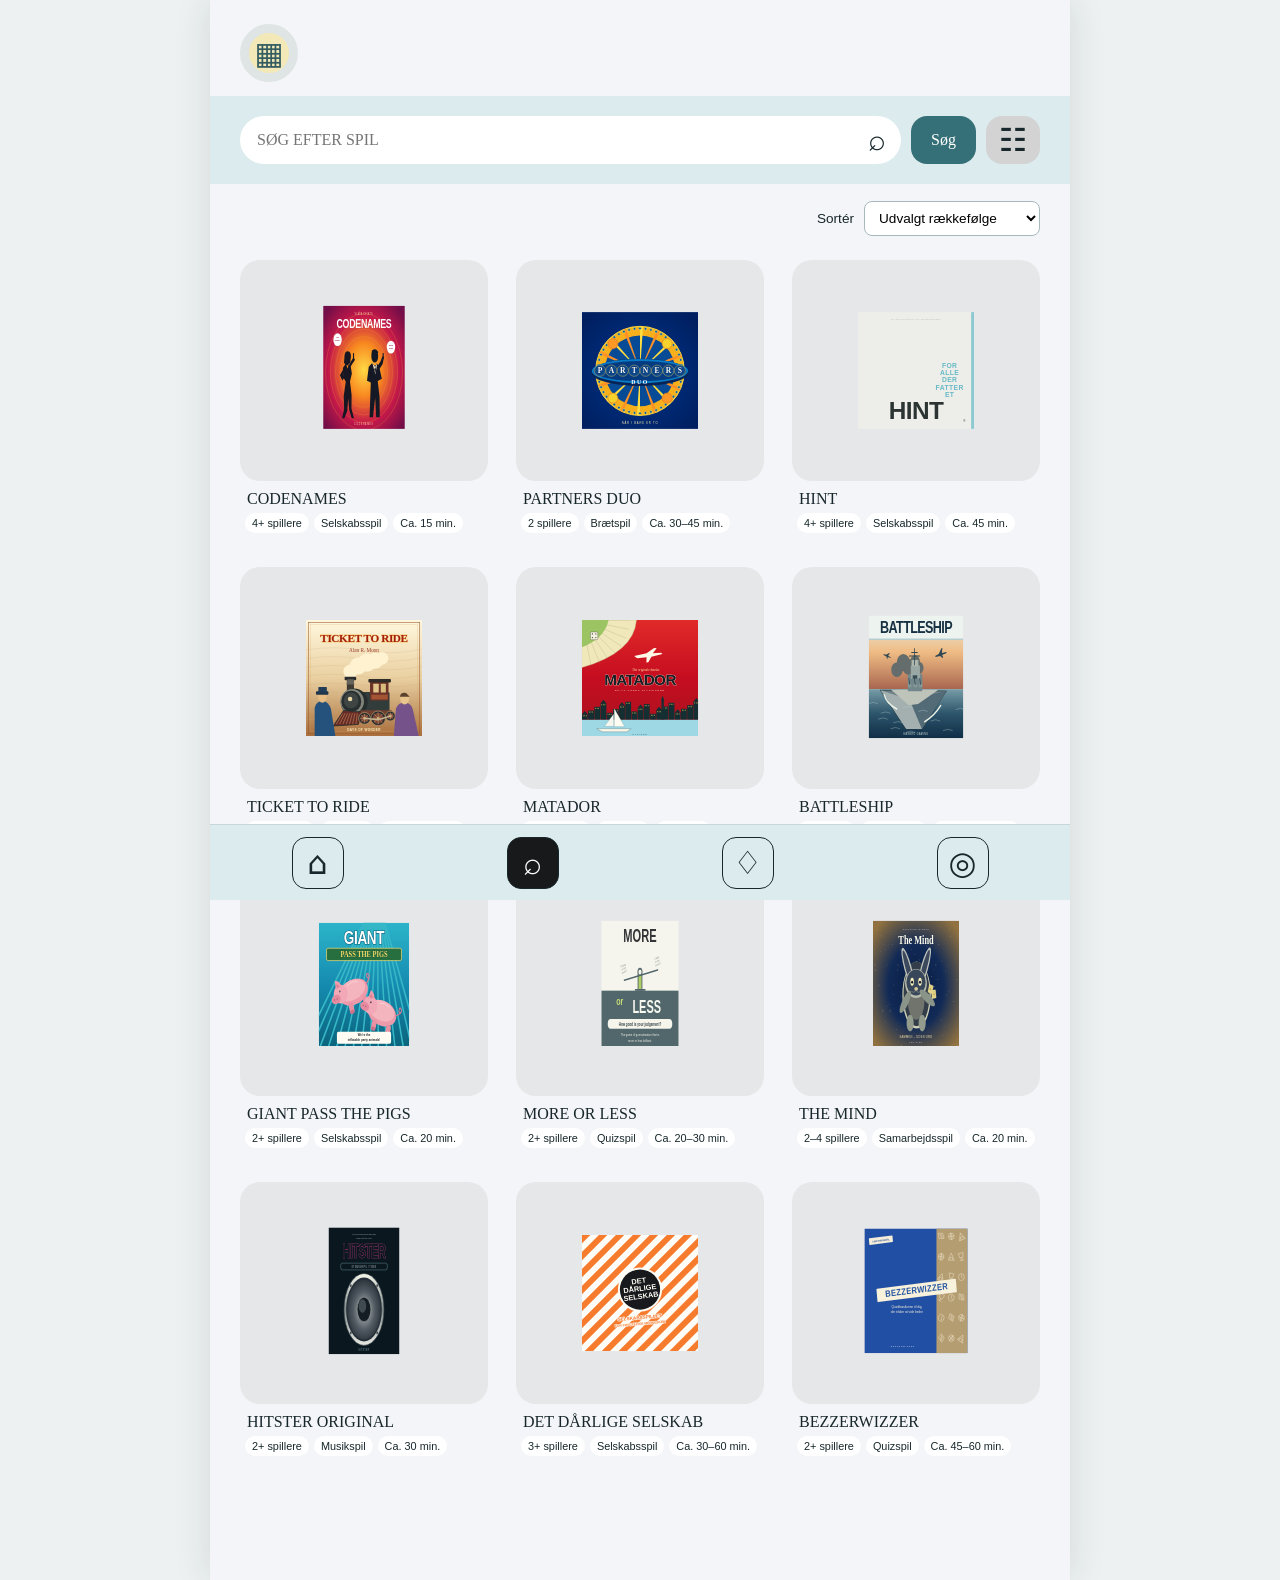
==== case_index.html @ c943d18f "Replace products with board game catalogue" ====
<!DOCTYPE html>
<html lang="da">
<head>
    <meta charset="UTF-8">
    <meta name="viewport" content="width=device-width, initial-scale=1.0">
    <meta name="description" content="Læs om spillet, se reglerne og reservér det i Spilcaféen.">
    <title>Spildetaljer · Spilcaféen</title>
    <link rel="stylesheet" href="case_style.css">
</head>
<body>
    <div class="detail-shell">
        <main class="detail-main">
            <a class="back-link" href="index.html" aria-label="Tilbage til spiloversigten">←</a>

            <div class="cover-stage">
                <img id="game-cover" src="" alt="">
            </div>

            <article class="game-copy">
                <h1 id="game-title"></h1>

                <section aria-labelledby="info-heading">
                    <h2 id="info-heading">Info om spillet</h2>
                    <p id="game-info"></p>
                </section>

                <section aria-labelledby="rules-heading">
                    <h2 id="rules-heading">Regler</h2>
                    <p id="game-rules"></p>
                </section>

                <div class="placement" id="placement-message">
                    <strong>Spillets placering kommer<br>efter reservation</strong>
                </div>

                <button class="reserve-button" id="reserve-button" type="button">
                    <span class="reserve-dot" aria-hidden="true"></span>
                    <span id="reserve-label">Reserver spillet</span>
                </button>
                <p class="reservation-status" id="reservation-status" aria-live="polite"></p>
            </article>
        </main>

        <nav class="bottom-nav" aria-label="Primær navigation">
            <a href="index.html" aria-label="Hjem">⌂</a>
            <a href="index.html" aria-label="Søg">⌕</a>
            <a href="#" aria-label="Reservationer">♢</a>
            <a class="profile-link" href="#" aria-label="Profil">◎<span class="reservation-badge" hidden>0</span></a>
        </nav>
    </div>
    <script src="data.js"></script>
    <script src="case_spil.js"></script>
</body>
</html>
---- case_style.css ----
:root {
    --ink: #17272b;
    --paper: #f4f5f8;
    --soft-blue: #dcebed;
    --pale-yellow: #f8edba;
    --yellow: #e8cf5c;
    --teal: #8dc4ca;
    --deep-teal: #2f7180;
}

* { box-sizing: border-box; }

body {
    margin: 0;
    color: var(--ink);
    background: #fff;
    font-family: Georgia, "Times New Roman", serif;
}

.detail-shell {
    width: min(100%, 520px);
    min-height: 100vh;
    margin: 0 auto;
    background: var(--paper);
    position: relative;
    padding-bottom: 76px;
}

.detail-main { padding: 14px 20px 28px; }

.back-link {
    display: grid;
    width: 32px;
    height: 32px;
    place-items: center;
    margin-bottom: 8px;
    border-radius: 50%;
    color: #245d65;
    background: #d8eeee;
    text-decoration: none;
    font: 25px/1 system-ui, sans-serif;
}

.cover-stage {
    display: grid;
    width: min(100%, 350px);
    height: 310px;
    margin: 0 auto 22px;
    place-items: center;
    border-radius: 18px;
    background: #e5e6e8;
}

.cover-stage img {
    display: block;
    width: 78%;
    height: 82%;
    object-fit: contain;
}

.game-copy { max-width: 440px; margin: 0 auto; }
.game-copy h1 { margin: 0 0 22px; font-size: clamp(1.45rem, 6vw, 2rem); text-transform: uppercase; }
.game-copy h2 { margin: 0 0 4px; font-size: 1rem; font-style: italic; font-weight: 400; }
.game-copy p { margin: 0 0 19px; font: 0.96rem/1.43 Arial, sans-serif; }

.placement {
    display: grid;
    min-height: 76px;
    margin: 26px 0 12px;
    padding: 12px;
    place-items: center;
    text-align: center;
    border-radius: 17px;
    background: var(--pale-yellow);
}
.placement strong { font-size: 1.05rem; }
.placement small { display: block; margin-top: -10px; font-size: 0.75rem; }

.reserve-button {
    display: grid;
    grid-template-columns: 54px 1fr 54px;
    width: 100%;
    min-height: 68px;
    align-items: center;
    padding: 6px 10px;
    border: 0;
    border-radius: 36px;
    color: var(--ink);
    background: var(--pale-yellow);
    cursor: pointer;
    font: 1rem Georgia, serif;
    transition: background .2s ease, transform .2s ease;
}
.reserve-button::after { content: ""; }
.reserve-button:hover { transform: translateY(-1px); }
.reserve-dot { width: 46px; height: 46px; border-radius: 50%; background: var(--yellow); }
.reserve-button.reserved { background: var(--teal); }
.reserve-button.reserved .reserve-dot { grid-column: 3; background: var(--deep-teal); }
.reserve-button.reserved #reserve-label { grid-column: 1 / 3; grid-row: 1; text-align: left; padding-left: 4px; }
.reserve-button.reserved::after { display: none; }
.reservation-status { min-height: 1.3em; margin: 8px 4px 0 !important; text-align: center; font-size: .82rem !important; }

.bottom-nav {
    position: fixed;
    z-index: 10;
    bottom: 0;
    left: 50%;
    display: grid;
    width: min(100%, 520px);
    height: 70px;
    grid-template-columns: repeat(4, 1fr);
    align-items: center;
    transform: translateX(-50%);
    border-top: 1px solid #c7d6d8;
    background: var(--soft-blue);
}
.bottom-nav a {
    position: relative;
    display: grid;
    width: 48px;
    height: 48px;
    margin: auto;
    place-items: center;
    border: 1.5px solid var(--ink);
    border-radius: 13px;
    color: var(--ink);
    text-decoration: none;
    font: 30px/1 system-ui, sans-serif;
}
.reservation-badge {
    position: absolute;
    top: -8px;
    right: -8px;
    min-width: 22px;
    height: 22px;
    padding: 2px 6px;
    border-radius: 99px;
    color: #fff;
    background: #ff6269;
    font: 700 12px/18px Arial, sans-serif;
    text-align: center;
}

@media (min-width: 760px) {
    body { background: #edf1f2; }
    .detail-shell { box-shadow: 0 0 35px rgba(23, 39, 43, .12); }
}
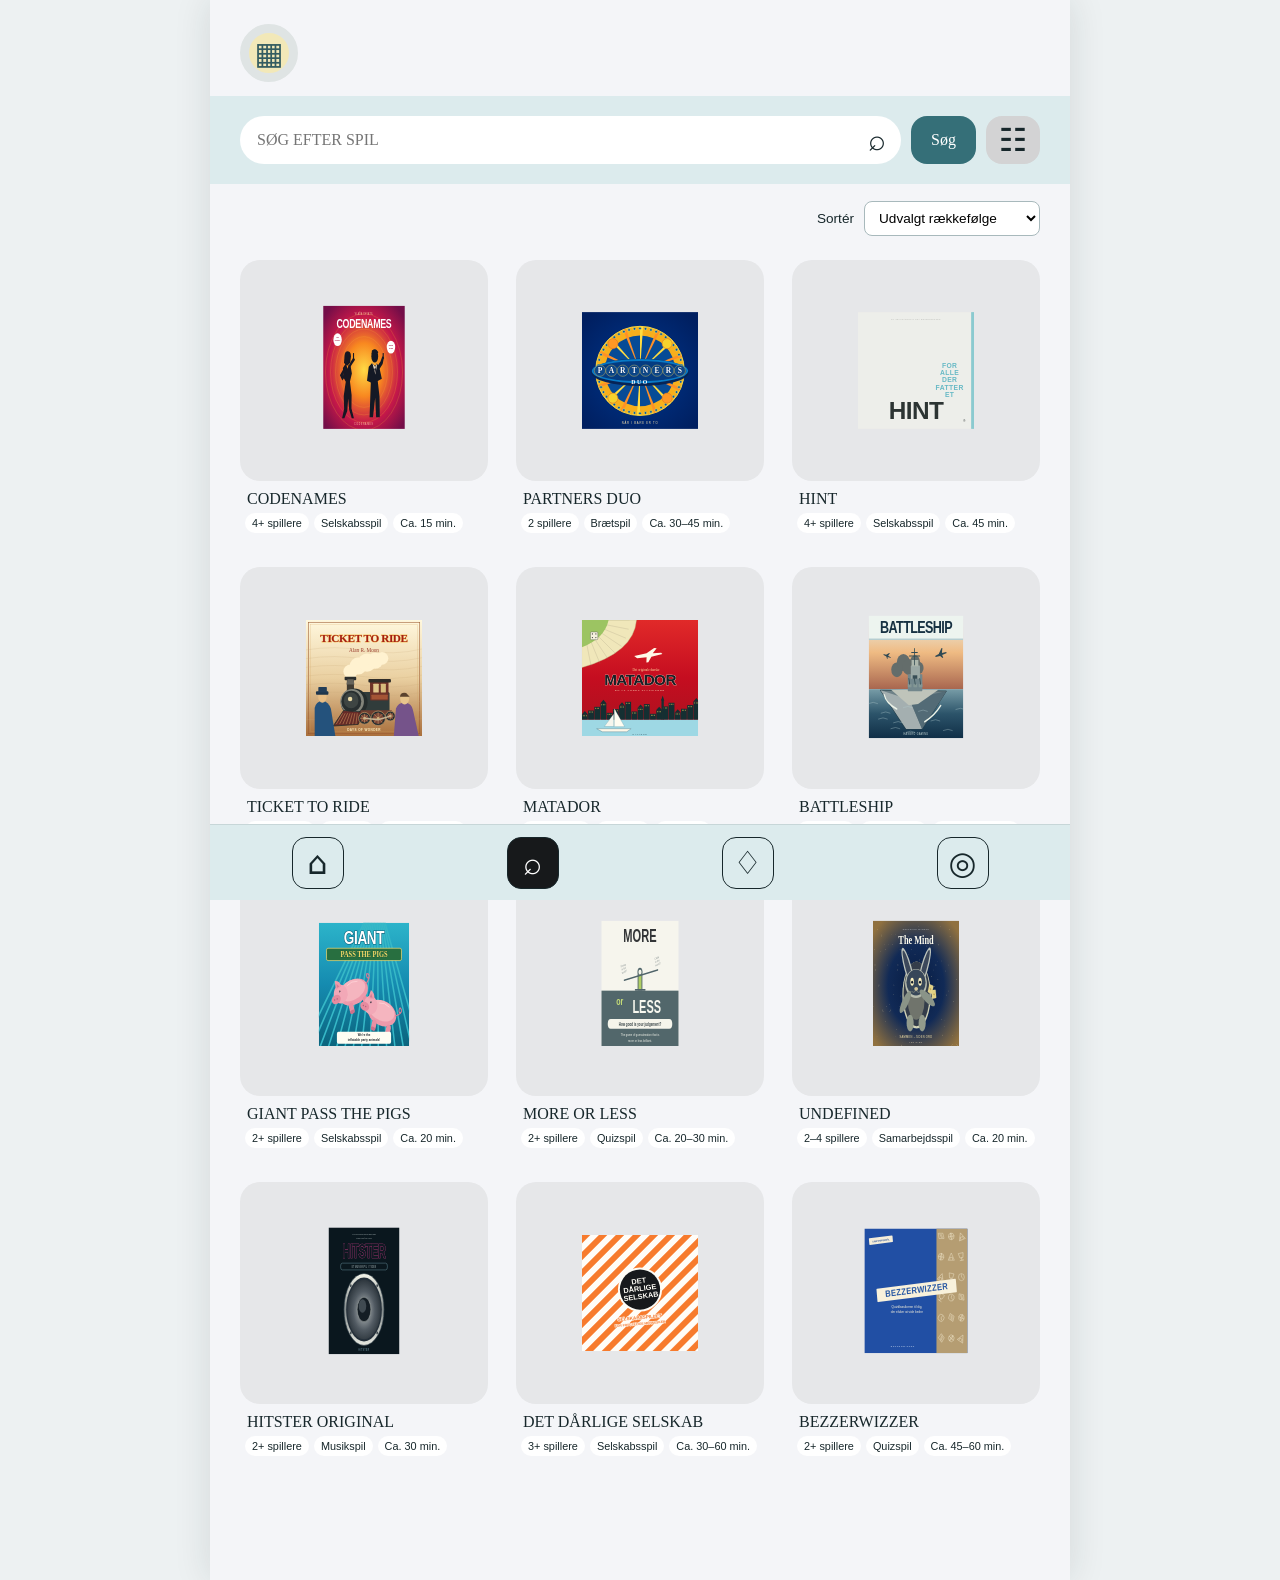
==== commit c161705a: "Remove unused files and obsolete reservation cleanup" ====
--- a/case_index.html
+++ b/case_index.html
@@ -3,7 +3,7 @@
 <head>
     <meta charset="UTF-8">
     <meta name="viewport" content="width=device-width, initial-scale=1.0">
-    <meta name="description" content="Læs om spillet, se reglerne og reservér det i Spilcaféen.">
+    <meta name="description" content="Læs om spillet, se reglerne og afprøv reservationens visuelle tilstand.">
     <title>Spildetaljer · Spilcaféen</title>
     <link rel="stylesheet" href="case_style.css">
 </head>
@@ -35,9 +35,8 @@
 
                 <button class="reserve-button" id="reserve-button" type="button">
                     <span class="reserve-dot" aria-hidden="true"></span>
-                    <span id="reserve-label">Reserver spillet</span>
+                    <span id="reserve-label">Vis reserveret tilstand</span>
                 </button>
-                <p class="reservation-status" id="reservation-status" aria-live="polite"></p>
             </article>
         </main>
 
@@ -45,7 +44,7 @@
             <a href="index.html" aria-label="Hjem">⌂</a>
             <a href="index.html" aria-label="Søg">⌕</a>
             <a href="#" aria-label="Reservationer">♢</a>
-            <a class="profile-link" href="#" aria-label="Profil">◎<span class="reservation-badge" hidden>0</span></a>
+            <a href="#" aria-label="Profil">◎</a>
         </nav>
     </div>
     <script src="data.js"></script>
--- a/case_style.css
+++ b/case_style.css
@@ -98,7 +98,6 @@
 .reserve-button.reserved .reserve-dot { grid-column: 3; background: var(--deep-teal); }
 .reserve-button.reserved #reserve-label { grid-column: 1 / 3; grid-row: 1; text-align: left; padding-left: 4px; }
 .reserve-button.reserved::after { display: none; }
-.reservation-status { min-height: 1.3em; margin: 8px 4px 0 !important; text-align: center; font-size: .82rem !important; }
 
 .bottom-nav {
     position: fixed;
@@ -127,20 +126,6 @@
     text-decoration: none;
     font: 30px/1 system-ui, sans-serif;
 }
-.reservation-badge {
-    position: absolute;
-    top: -8px;
-    right: -8px;
-    min-width: 22px;
-    height: 22px;
-    padding: 2px 6px;
-    border-radius: 99px;
-    color: #fff;
-    background: #ff6269;
-    font: 700 12px/18px Arial, sans-serif;
-    text-align: center;
-}
-
 @media (min-width: 760px) {
     body { background: #edf1f2; }
     .detail-shell { box-shadow: 0 0 35px rgba(23, 39, 43, .12); }
